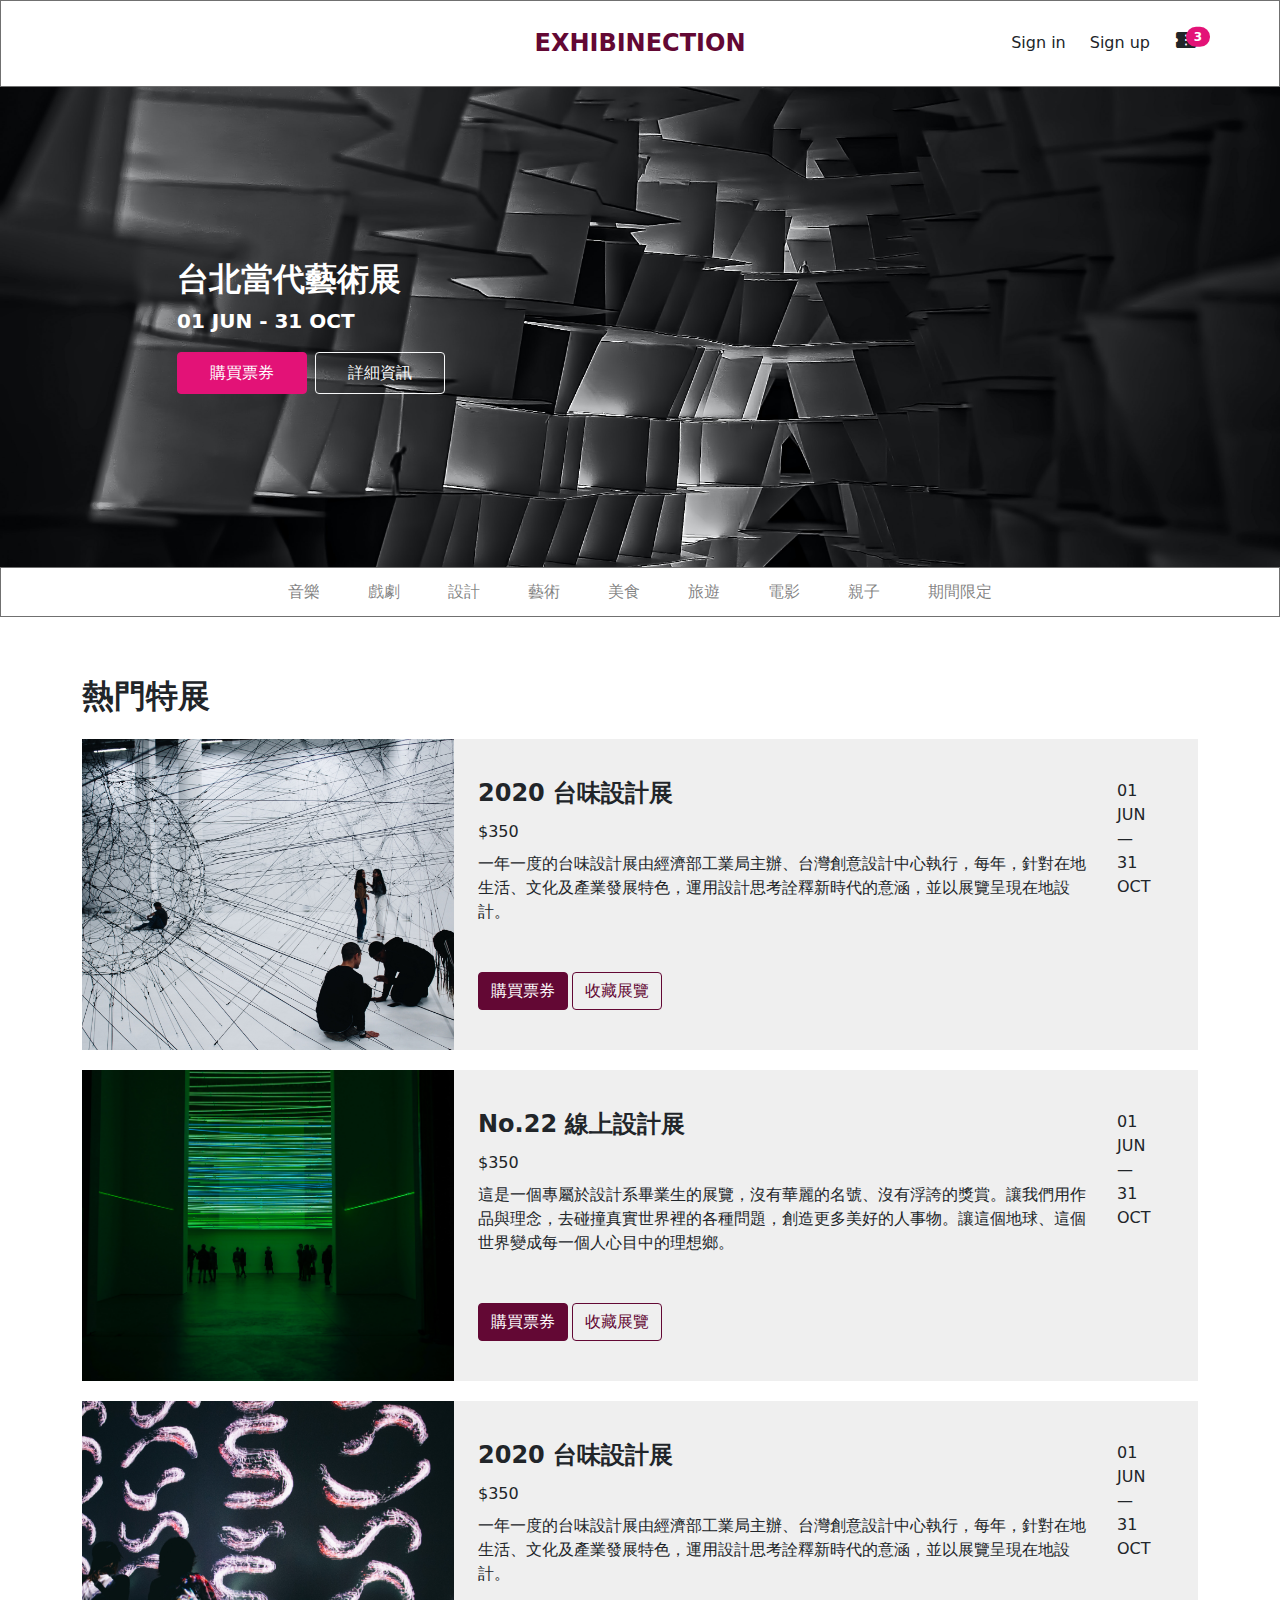
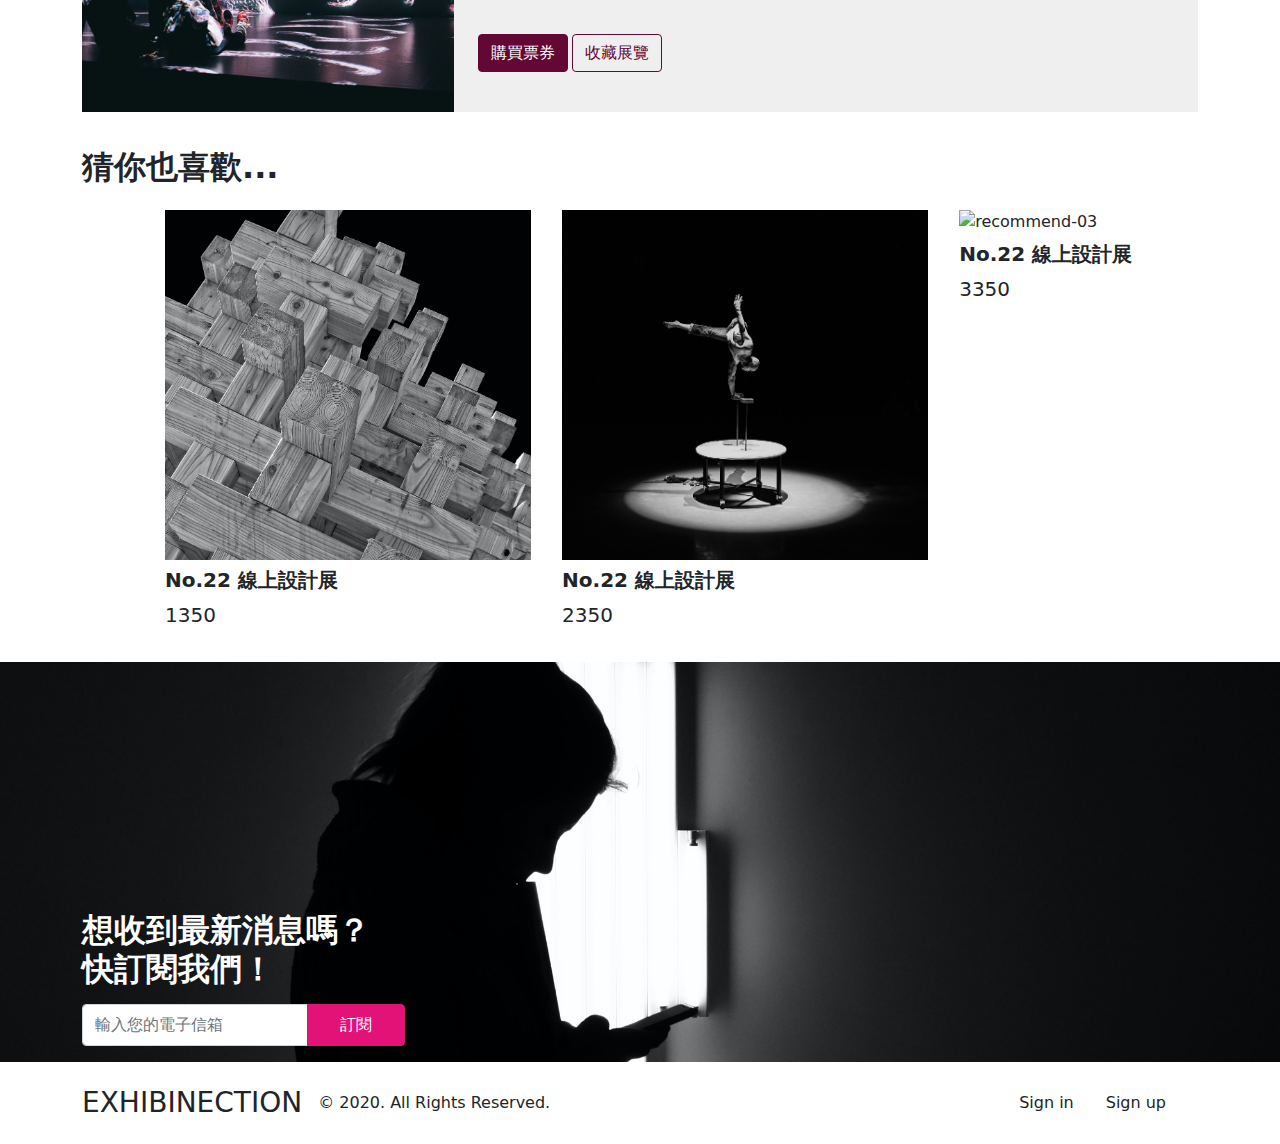
==== index.html @ 0fcbfd95 "Update 2021-08-14T10:10:46.937Z" ====
<!DOCTYPE html>
<html lang="en">

  <head>
    <meta charset="UTF-8">
    <meta name="viewport" content="width=device-width, initial-scale=1.0">
    <meta http-equiv="X-UA-Compatible" content="ie=edge">
    <title>Boostrap Index</title>
    <link href="https://fonts.googleapis.com/icon?family=Material+Icons"
      rel="stylesheet">
    <link rel="stylesheet" href="https://cdnjs.cloudflare.com/ajax/libs/font-awesome/5.13.0/css/all.min.css" />
    <link rel="stylesheet" href="./assets/style/all.css">
  </head>

  <body>
    <header class="header">
      <div class="container">
        <div class="row align-items-center">
          <div class="col-3"></div>
          <div class="col-6 text-center"><h1 class="fs-4 text-primary fw-bold title mb-0">EXHIBINECTION</h1></div>
          <div class="col-3">
            <ul class="navBar d-flex justify-content-end align-items-center list-unstyled my-0">
              <li class="navItem d-none d-md-block me-2 me-md-5"><a href="#" class="text-dark">Sign in</a></li>
              <li class="navItem d-none d-md-block me-2 me-md-5"><a href="#" class="text-dark">Sign up</a></li>
              <li class="navItem">
                <a href="#" class="text-dark position-relative">
                  <span class="material-icons">confirmation_number</span>
                  <span class="position-absolute top-0 start-100 translate-middle badge rounded-pill bg-secondary">3<span class="visually-hidden">unread messages</span></span>
                </a>
              </li>
            </ul>
          </div>
        </div>
      </div>
    </header>

    
<section class="banner">
  <div class="container h-100">
    <div class="row align-items-center h-100">
      <div class="col-md-1"></div>
      <div class="col-md-11">
        <h2 class="fs-2 md-2 fw-bold text-white">台北當代藝術展</h2>
        <p class="fs-5 md-3 fw-bold text-white">01 JUN - 31 OCT</p>
        <div class="buttonGroup d-flex">
          <a href="#" class="btn btn-secondary px-6 py-2 me-2">購買票券</a>
          <a href="#" class="btn btn-outline-light px-6 py-2">詳細資訊</a>
        </div>
      </div>
    </div>
  </div>
</section>
<div class="menu">
  <div class="container">
    <div class="overflow-auto">
      <ul class="mb-0 d-flex justify-content-md-center align-items-center list-unstyled text-nowrap">
        <li><a href="#" class="d-block px-md-3 px-1 py-2 my-1 me-3 text-black-50 menuItem">音樂</a></li>
        <li><a href="#" class="d-block px-md-3 px-1 py-2 my-1 me-3 text-black-50 menuItem">戲劇</a></li>
        <li><a href="#" class="d-block px-md-3 px-1 py-2 my-1 me-3 text-black-50 menuItem">設計</a></li>
        <li><a href="#" class="d-block px-md-3 px-1 py-2 my-1 me-3 text-black-50 menuItem">藝術</a></li>
        <li><a href="#" class="d-block px-md-3 px-1 py-2 my-1 me-3 text-black-50 menuItem">美食</a></li>
        <li><a href="#" class="d-block px-md-3 px-1 py-2 my-1 me-3 text-black-50 menuItem">旅遊</a></li>
        <li><a href="#" class="d-block px-md-3 px-1 py-2 my-1 me-3 text-black-50 menuItem">電影</a></li>
        <li><a href="#" class="d-block px-md-3 px-1 py-2 my-1 me-3 text-black-50 menuItem">親子</a></li>
        <li><a href="#" class="d-block px-md-3 px-1 py-2 my-1 text-black-50 menuItem">期間限定</a></li>
      </ul>
    </div>
  </div>
</div>
<section class="container hotExhibition pt-4 pt-md-8">
  <h2 class="fw-bold mb-2 mb-md-5">熱門特展</h2>
  <ul class="hotList list-unstyled d-flex flex-column">
    <li class="hotItem row mx-0 mb-4">
      <div class=" hotPhoto col-12 col-md-4 mb-2 mb-md-0">
        <img src="./assets/images/alina-grubnyak-R84Oy89aNKs-unsplash.jpg" alt="">
      </div>
      <div class="col-12 col-md-7 hotContentPadding ps-md-5">
        <div class="d-flex justify-content-between mb-1">
          <h4 class="fw-bold">2020 台味設計展</h4>
          <span></span>
          <span class="d-block d-md-none">01 JUN — 31 OCT</span>
        </div>
        <p class="mb-2">$350</p>
        <p class="m-0 pb-4 pb-md-7 hotContent">一年一度的台味設計展由經濟部工業局主辦、台灣創意設計中心執行，每年，針對在地生活、文化及產業發展特色，運用設計思考詮釋新時代的意涵，並以展覽呈現在地設計。</p>
        <div class="btnGroup d-flex">
          <a href="#" class="btn btn-primary me-1">購買票券</a>
          <a href="#" class="btn btn-outline-primary me-1">收藏展覽</a>
        </div>
      </div>
      <div class="d-none d-md-block col-md-1 hotContentPadding">
        <span>01<br>JUN<br>—<br>31<br>OCT</span>
      </div>
    </li>
    <li class="hotItem row mx-0 mb-4">
      <div class=" hotPhoto col-12 col-md-4 mb-2 mb-md-0">
        <img src="./assets/images/michel-catalisano--a0D9LpcKV8-unsplash.jpg" alt="">
      </div>
      <div class="col-12 col-md-7 hotContentPadding ps-md-5">
        <div class="d-flex justify-content-between mb-1">
          <h4 class="fw-bold">No.22 線上設計展</h4>
          <span></span>
          <span class="d-block d-md-none">01 JUN — 31 OCT</span>
        </div>
        <p class="mb-2">$350</p>
        <p class="m-0 pb-4 pb-md-7 hotContent">這是一個專屬於設計系畢業生的展覽，沒有華麗的名號、沒有浮誇的獎賞。讓我們用作品與理念，去碰撞真實世界裡的各種問題，創造更多美好的人事物。讓這個地球、這個世界變成每一個人心目中的理想鄉。</p>
        <div class="btnGroup d-flex">
          <a href="#" class="btn btn-primary me-1">購買票券</a>
          <a href="#" class="btn btn-outline-primary me-1">收藏展覽</a>
        </div>
      </div>
      <div class="d-none d-md-block col-md-1 hotContentPadding">
        <span>01<br>JUN<br>—<br>31<br>OCT</span>
      </div>
    </li>
    <li class="hotItem row mx-0 mb-4">
      <div class=" hotPhoto col-12 col-md-4 mb-2 mb-md-0">
        <img src="./assets/images/moralis-tsai-8xsktFRw28I-unsplash.jpg" alt="">
      </div>
      <div class="col-12 col-md-7 hotContentPadding ps-md-5">
        <div class="d-flex justify-content-between mb-1">
          <h4 class="fw-bold">2020 台味設計展</h4>
          <span></span>
          <span class="d-block d-md-none">01 JUN — 31 OCT</span>
        </div>
        <p class="mb-2">$350</p>
        <p class="m-0 pb-4 pb-md-7 hotContent">一年一度的台味設計展由經濟部工業局主辦、台灣創意設計中心執行，每年，針對在地生活、文化及產業發展特色，運用設計思考詮釋新時代的意涵，並以展覽呈現在地設計。</p>
        <div class="btnGroup d-flex">
          <a href="#" class="btn btn-primary me-1">購買票券</a>
          <a href="#" class="btn btn-outline-primary me-1">收藏展覽</a>
        </div>
      </div>
      <div class="d-none d-md-block col-md-1 hotContentPadding">
        <span>01<br>JUN<br>—<br>31<br>OCT</span>
      </div>
    </li>
  </ul>
</section>

    <footer>
      <section class="recommend container">
        <h2 class="fw-bold mb-5">猜你也喜歡...</h2>
        <div class="row">
          <div class="col-md-1"></div>
          <div class="col-12 col-md-11 px-md-0">
            <ul class="d-flex flex-column flex-md-row justify-content-between list-unstyled">
              <li class="recommendItem">
                <img src="./assets/images/ricardo-gomez-angel-WxpnuLzqZN4-unsplash.jpg" alt="recommend-01" class="recommendPhoto mb-2">
                <h5 class="fw-bold mb-1 mb-md-2">No.22 線上設計展</h5>
                <p class="fs-5">1350</p>
              </li>
              <li class="recommendItem">
                <img src="./assets/images/petri-heiskanen-bR9gFJqAnzA-unsplash.jpg" alt="recommend-02" class="recommendPhoto mb-2">
                <h5 class="fw-bold mb-1 mb-md-2">No.22 線上設計展</h5>
                <p class="fs-5">2350</p>
              </li>
              <li class="recommendItem">
                <img src="./assets/images/museums-victoria-kiDwVL_5ZBY-unsplash (1).jpg" alt="recommend-03" class="recommendPhoto mb-2">
                <h5 class="fw-bold mb-1 mb-md-2">No.22 線上設計展</h5>
                <p class="fs-5">3350</p>
              </li>
            </ul>
          </div>
        </div>
      </section>
      <section class="subscribe">
        <div class="container h-100">
          <div class="h-100 d-flex align-items-end">
            <div class="subscribeContent">
              <h2 class="text-white fw-bold mb-3">想收到最新消息嗎？<br>快訂閱我們！</h2>
              <div class="input-group mb-3">
                <input type="email" class="form-control" placeholder="輸入您的電子信箱" aria-label="email" aria-describedby="subscribe-btn">
                <button class="btn btn-secondary px-6 py-2" type="button" id="subscribe-btn">訂閱</button>
              </div>
            </div>
          </div>
        </div>
      </section>
      <section class="footer py-3 py-md-5">
        <div class="container d-flex justify-content-between">
          <div class="d-flex flex-column flex-md-row  align-items-center">
            <h3 class="m-0 ms-0 me-3">EXHIBINECTION</h3>
            <p class="m-0">© 2020. All Rights Reserved.</p>
          </div>
          <ul class="d-none d-md-flex justify-content-end align-items-center list-unstyled my-0">
            <li class="navItem me-6"><a href="#" class="text-dark">Sign in</a></li>
            <li class="navItem me-6"><a href="#" class="text-dark">Sign up</a></li>
          </ul>
        </div>
      </section>
    </footer>

    <script src="./assets/js/vendors.js"></script>
    <script src="./assets/js/all.js"></script>
  </body>

</html>
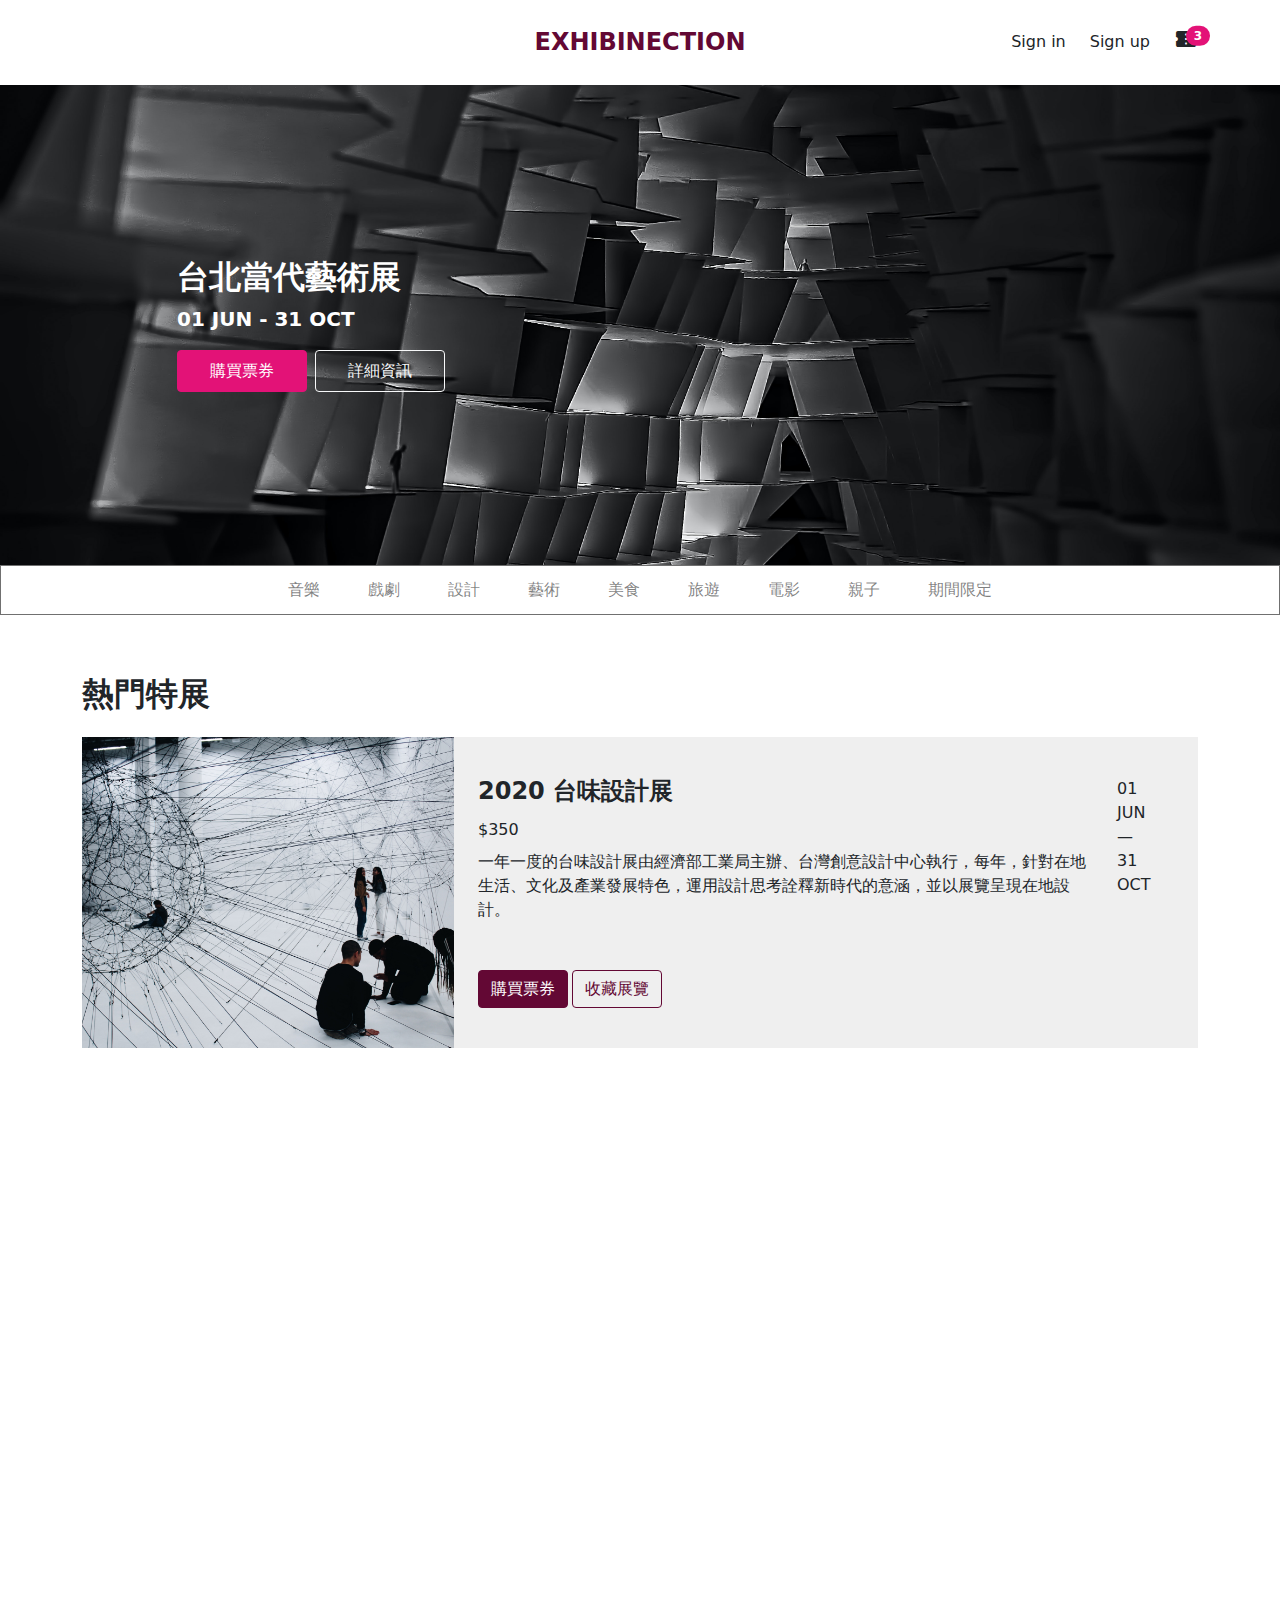
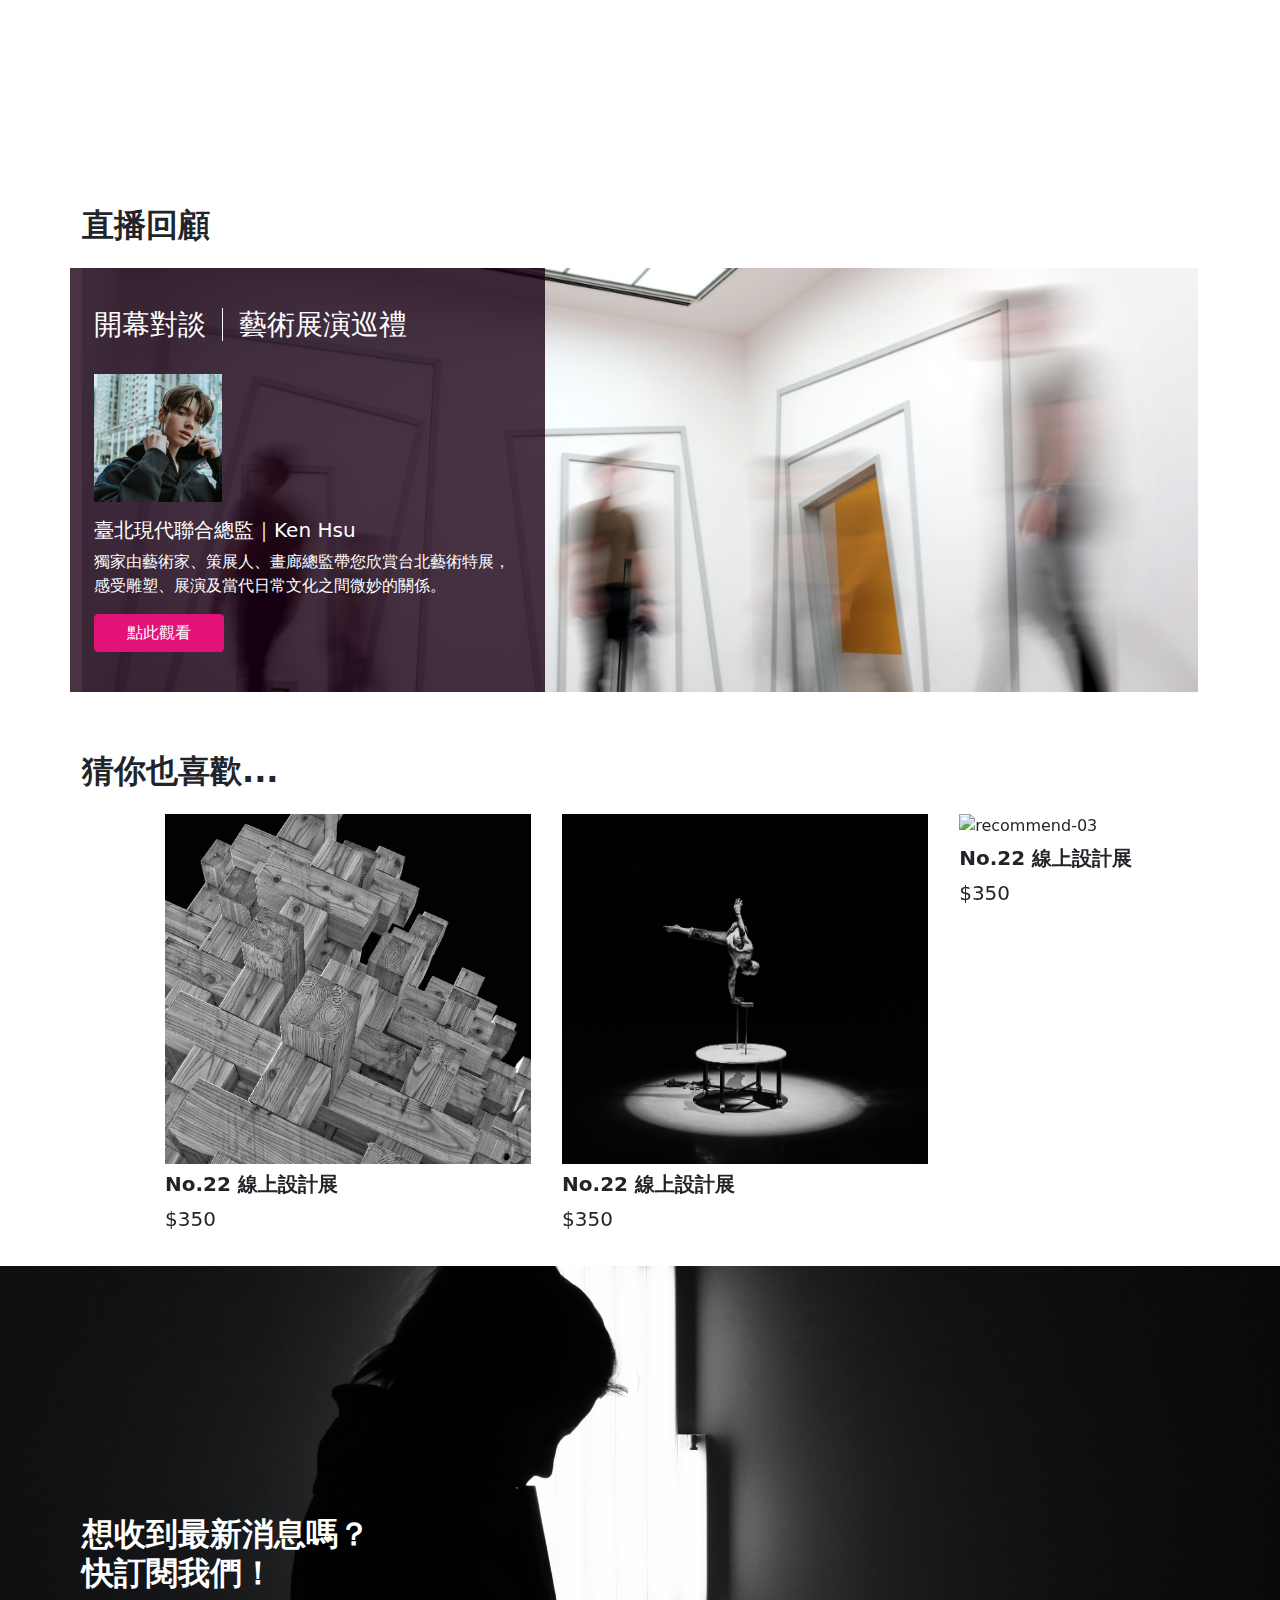
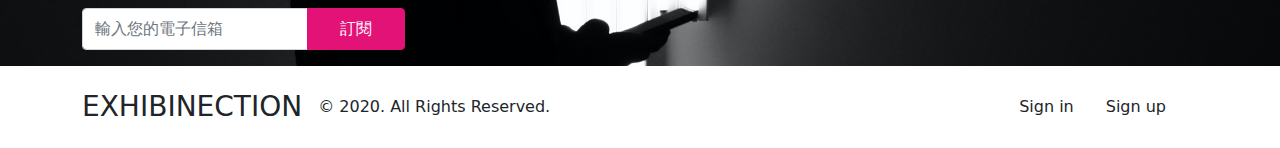
==== commit b6bda4ec: "Update 2021-08-20T09:35:21.538Z" ====
--- a/index.html
+++ b/index.html
@@ -17,13 +17,17 @@
       <div class="container">
         <div class="row align-items-center">
           <div class="col-3"></div>
-          <div class="col-6 text-center"><h1 class="fs-4 text-primary fw-bold title mb-0">EXHIBINECTION</h1></div>
+          <div class="col-6 text-center"><a href="index.html"><h1 class="fs-4 text-primary fw-bold title mb-0">EXHIBINECTION</h1></a></div>
           <div class="col-3">
             <ul class="navBar d-flex justify-content-end align-items-center list-unstyled my-0">
               <li class="navItem d-none d-md-block me-2 me-md-5"><a href="#" class="text-dark">Sign in</a></li>
               <li class="navItem d-none d-md-block me-2 me-md-5"><a href="#" class="text-dark">Sign up</a></li>
               <li class="navItem">
-                <a href="#" class="text-dark position-relative">
+                <a class="text-dark position-relative"
+                data-bs-toggle="offcanvas"
+                href="#offcanvasExample"
+                role="button" 
+                aria-controls="offcanvasExample">
                   <span class="material-icons">confirmation_number</span>
                   <span class="position-absolute top-0 start-100 translate-middle badge rounded-pill bg-secondary">3<span class="visually-hidden">unread messages</span></span>
                 </a>
@@ -56,7 +60,7 @@
       <ul class="mb-0 d-flex justify-content-md-center align-items-center list-unstyled text-nowrap">
         <li><a href="#" class="d-block px-md-3 px-1 py-2 my-1 me-3 text-black-50 menuItem">音樂</a></li>
         <li><a href="#" class="d-block px-md-3 px-1 py-2 my-1 me-3 text-black-50 menuItem">戲劇</a></li>
-        <li><a href="#" class="d-block px-md-3 px-1 py-2 my-1 me-3 text-black-50 menuItem">設計</a></li>
+        <li><a href="product.html" class="d-block px-md-3 px-1 py-2 my-1 me-3 text-black-50 menuItem">設計</a></li>
         <li><a href="#" class="d-block px-md-3 px-1 py-2 my-1 me-3 text-black-50 menuItem">藝術</a></li>
         <li><a href="#" class="d-block px-md-3 px-1 py-2 my-1 me-3 text-black-50 menuItem">美食</a></li>
         <li><a href="#" class="d-block px-md-3 px-1 py-2 my-1 me-3 text-black-50 menuItem">旅遊</a></li>
@@ -67,12 +71,15 @@
     </div>
   </div>
 </div>
-<section class="container hotExhibition pt-4 pt-md-8">
+<!-- 熱門特展 -->
+<section class="container hotExhibition py-4 py-md-8">
   <h2 class="fw-bold mb-2 mb-md-5">熱門特展</h2>
   <ul class="hotList list-unstyled d-flex flex-column">
-    <li class="hotItem row mx-0 mb-4">
+    <li data-aos="fade-right" class="hotItem row mx-0 mb-4">
       <div class=" hotPhoto col-12 col-md-4 mb-2 mb-md-0">
-        <img src="./assets/images/alina-grubnyak-R84Oy89aNKs-unsplash.jpg" alt="">
+        <a href="product.html">
+          <img src="./assets/images/alina-grubnyak-R84Oy89aNKs-unsplash.jpg" alt="">
+        </a>
       </div>
       <div class="col-12 col-md-7 hotContentPadding ps-md-5">
         <div class="d-flex justify-content-between mb-1">
@@ -91,7 +98,7 @@
         <span>01<br>JUN<br>—<br>31<br>OCT</span>
       </div>
     </li>
-    <li class="hotItem row mx-0 mb-4">
+    <li data-aos="fade-right" class="hotItem row mx-0 mb-4">
       <div class=" hotPhoto col-12 col-md-4 mb-2 mb-md-0">
         <img src="./assets/images/michel-catalisano--a0D9LpcKV8-unsplash.jpg" alt="">
       </div>
@@ -112,7 +119,7 @@
         <span>01<br>JUN<br>—<br>31<br>OCT</span>
       </div>
     </li>
-    <li class="hotItem row mx-0 mb-4">
+    <li data-aos="fade-right" class="hotItem row mx-0 mb-4">
       <div class=" hotPhoto col-12 col-md-4 mb-2 mb-md-0">
         <img src="./assets/images/moralis-tsai-8xsktFRw28I-unsplash.jpg" alt="">
       </div>
@@ -135,33 +142,80 @@
     </li>
   </ul>
 </section>
+<!-- 直播回顧 -->
+<section class="container mb-4 mb-md-8">
+  <h2 class="fw-bold mb-2 mb-md-5">直播回顧</h2>
+  <div class="liveReview">
+    <div class="row">
+      <div class="col-12 col-md-5 text-white reviewContent">
+        <h3 class="mb-6"><span class="pe-3 border-end border-white">開幕對談</span><span class="ms-3">藝術展演巡禮</span></h3>
+        <div class="reviewPhoto mb-3"><img src="./assets/images/people.png" alt=""></div>
+        <h5 class="mb-2">臺北現代聯合總監｜Ken Hsu</h5>
+        <p class="mb-3">獨家由藝術家、策展人、畫廊總監帶您欣賞台北藝術特展，感受雕塑、展演及當代日常文化之間微妙的關係。</p>
+        <a href="#" class="btn btn-secondary px-6">點此觀看</a>
+      </div>
+      <div class="d-none d-md-block col-md-7"></div>
+    </div>
+  </div>
+</section>
 
     <footer>
+      <!-- recommend carousel -->
       <section class="recommend container">
         <h2 class="fw-bold mb-5">猜你也喜歡...</h2>
         <div class="row">
           <div class="col-md-1"></div>
           <div class="col-12 col-md-11 px-md-0">
-            <ul class="d-flex flex-column flex-md-row justify-content-between list-unstyled">
-              <li class="recommendItem">
-                <img src="./assets/images/ricardo-gomez-angel-WxpnuLzqZN4-unsplash.jpg" alt="recommend-01" class="recommendPhoto mb-2">
-                <h5 class="fw-bold mb-1 mb-md-2">No.22 線上設計展</h5>
-                <p class="fs-5">1350</p>
-              </li>
-              <li class="recommendItem">
-                <img src="./assets/images/petri-heiskanen-bR9gFJqAnzA-unsplash.jpg" alt="recommend-02" class="recommendPhoto mb-2">
-                <h5 class="fw-bold mb-1 mb-md-2">No.22 線上設計展</h5>
-                <p class="fs-5">2350</p>
-              </li>
-              <li class="recommendItem">
-                <img src="./assets/images/museums-victoria-kiDwVL_5ZBY-unsplash (1).jpg" alt="recommend-03" class="recommendPhoto mb-2">
-                <h5 class="fw-bold mb-1 mb-md-2">No.22 線上設計展</h5>
-                <p class="fs-5">3350</p>
-              </li>
-            </ul>
+            <!-- carousel slide -->
+            <div id="recommendCarousel"  class="carousel slide" data-bs-ride="carousel">
+              <!-- carousel inner -->
+              <div class="carousel-inner">
+                <!-- carousel-item 1 -->
+                <div class="carousel-item active">
+                  <ul class="d-flex flex-column flex-md-row justify-content-between list-unstyled">
+                    <li class="recommendItem">
+                      <img src="./assets/images/ricardo-gomez-angel-WxpnuLzqZN4-unsplash.jpg" alt="recommend-01" class="recommendPhoto mb-2">
+                      <h5 class="fw-bold mb-1 mb-md-2">No.22 線上設計展</h5>
+                      <p class="fs-5">$350</p>
+                    </li>
+                    <li class="recommendItem">
+                      <img src="./assets/images/petri-heiskanen-bR9gFJqAnzA-unsplash.jpg" alt="recommend-02" class="recommendPhoto mb-2">
+                      <h5 class="fw-bold mb-1 mb-md-2">No.22 線上設計展</h5>
+                      <p class="fs-5">$350</p>
+                    </li>
+                    <li class="recommendItem">
+                      <img src="./assets/images/museums-victoria-kiDwVL_5ZBY-unsplash (1).jpg" alt="recommend-03" class="recommendPhoto mb-2">
+                      <h5 class="fw-bold mb-1 mb-md-2">No.22 線上設計展</h5>
+                      <p class="fs-5">$350</p>
+                    </li>
+                  </ul>
+                </div>
+                <!-- carousel-item 2 -->
+                <div class="carousel-item">
+                  <ul class="d-flex flex-column flex-md-row justify-content-between list-unstyled">
+                    <li class="recommendItem">
+                      <img src="./assets/images/ricardo-gomez-angel-WxpnuLzqZN4-unsplash.jpg" alt="recommend-01" class="recommendPhoto mb-2">
+                      <h5 class="fw-bold mb-1 mb-md-2">No.23 線上設計展</h5>
+                      <p class="fs-5">$350</p>
+                    </li>
+                    <li class="recommendItem">
+                      <img src="./assets/images/petri-heiskanen-bR9gFJqAnzA-unsplash.jpg" alt="recommend-02" class="recommendPhoto mb-2">
+                      <h5 class="fw-bold mb-1 mb-md-2">No.23 線上設計展</h5>
+                      <p class="fs-5">$350</p>
+                    </li>
+                    <li class="recommendItem">
+                      <img src="./assets/images/museums-victoria-kiDwVL_5ZBY-unsplash (1).jpg" alt="recommend-03" class="recommendPhoto mb-2">
+                      <h5 class="fw-bold mb-1 mb-md-2">No.23 線上設計展</h5>
+                      <p class="fs-5">$350</p>
+                    </li>
+                  </ul>
+                </div>
+              </div>
+            </div>
           </div>
         </div>
       </section>
+      <!-- subscribe -->
       <section class="subscribe">
         <div class="container h-100">
           <div class="h-100 d-flex align-items-end">
@@ -175,6 +229,7 @@
           </div>
         </div>
       </section>
+      <!-- footer -->
       <section class="footer py-3 py-md-5">
         <div class="container d-flex justify-content-between">
           <div class="d-flex flex-column flex-md-row  align-items-center">
@@ -188,7 +243,97 @@
         </div>
       </section>
     </footer>
-
+    <!-- offcanvas -->
+    <div class="offcanvas offcanvas-end offcanvasCustomer bg-dark py-4 py-md-6" data-bs-backdrop="false" data-bs-scroll="false" tabindex="-1" id="offcanvasExample" aria-labelledby="offcanvasExampleLabel">
+      <div class="d-flex justify-content-between align-items-center mb-3 ps-2 pe-3 ">
+        <h5 class="fs-2 text-white" id="offcanvasExampleLabel">Cart List</h5>
+        <button type="button" class="btn-close text-reset" data-bs-dismiss="offcanvas" aria-label="Close"></button>
+      </div>
+      <ul class="list-unstyled cardList overflow-auto mb-4 me-2 px-2 px-md-3 mx-md-3  carListScrollbar">
+        <li class="cardItem mb-2 mb-md-3">
+          <div class="card p-md-1">
+            <a href="#" class="text-dark">
+              <span class="material-icons">
+                clear
+              </span>
+            </a>
+            <div class="d-flex p-3 px-md-6 pb-md-5 justify-content-between align-items-center">
+              <img class="cardPhoto me-md-3" src="./assets/images/alina-grubnyak-R84Oy89aNKs-unsplash.jpg" alt="card-photo-1">
+              <div class="info me-md-5">
+                <h6 class="fw-bold mb-1">2020 台味設計展</h6>
+                <p class="mb-1">01 JUN — 31 OCT</p>
+                <p class="mb-3 text-dark-500">全票</p>
+                <p class="fs-5 fw-bold mb-0">NT1350</p>
+              </div>
+              <div class="ticketNumber d-flex flex-column-reverse flex-md-row justify-content-center align-items-center">
+                <a href="#" class="text-dark"><span class="material-icons">remove</span></a>
+                <span class="fs-5 mx-3">01</span>
+                <a href="#" class="text-dark"><span class="material-icons">add</span></a>
+              </div>
+            </div>
+          </div>
+        </li>
+        <li class="cardItem mb-2 mb-md-3">
+          <div class="card p-md-1">
+            <a href="#" class="text-dark">
+              <span class="material-icons">
+                clear
+              </span>
+            </a>
+            <div class="d-flex p-3 px-md-6 pb-md-5 justify-content-between align-items-center">
+              <img class="cardPhoto me-md-3" src="./assets/images/michel-catalisano--a0D9LpcKV8-unsplash.jpg" alt="card-photo-1">
+              <div class="info me-md-5">
+                <h6 class="fw-bold mb-1">2020 台味設計展</h6>
+                <p class="mb-1">01 JUN — 31 OCT</p>
+                <p class="mb-3 text-dark-500">全票</p>
+                <p class="fs-5 fw-bold mb-0">NT1350</p>
+              </div>
+              <div class="ticketNumber d-flex flex-column-reverse flex-md-row justify-content-center align-items-center">
+                <a href="#" class="text-dark"><span class="material-icons">remove</span></a>
+                <span class="fs-5 mx-3">01</span>
+                <a href="#" class="text-dark"><span class="material-icons">add</span></a>
+              </div>
+            </div>
+          </div>
+        </li>
+        <li class="cardItem mb-2 mb-md-3">
+          <div class="card p-md-1">
+            <a href="#" class="text-dark">
+              <span class="material-icons">
+                clear
+              </span>
+            </a>
+            <div class="d-flex p-3 px-md-6 pb-md-5 justify-content-between align-items-center">
+              <img class="cardPhoto me-md-3" src="./assets/images/moralis-tsai-8xsktFRw28I-unsplash.jpg" alt="card-photo-1">
+              <div class="info me-md-5">
+                <h6 class="fw-bold mb-1">2020 台味設計展</h6>
+                <p class="mb-1">01 JUN — 31 OCT</p>
+                <p class="mb-3 text-dark-500">全票</p>
+                <p class="fs-5 fw-bold mb-0">NT1350</p>
+              </div>
+              <div class="ticketNumber d-flex flex-column-reverse flex-md-row justify-content-center align-items-center">
+                <a href="#" class="text-dark"><span class="material-icons">remove</span></a>
+                <span class="fs-5 mx-3">01</span>
+                <a href="#" class="text-dark"><span class="material-icons">add</span></a>
+              </div>
+            </div>
+          </div>
+        </li>
+      </ul>
+      <div class="d-flex justify-content-between align-items-center ps-2 pe-3 ">
+        <div class="total text-white">
+          <p class="fs-5 m-0"><span class="me-5">小計</span>NT$1050</p>
+        </div>
+        <a href="#" class="btn btn-outline-primary bg-white">前往結帳</a>
+      </div>
+    </div>
+
+    <!-- AOS -->
+    <link rel="stylesheet" href="https://unpkg.com/aos@next/dist/aos.css" />
+    <script src="https://unpkg.com/aos@next/dist/aos.js"></script>
+    <script>
+    AOS.init();
+    </script>
     <script src="./assets/js/vendors.js"></script>
     <script src="./assets/js/all.js"></script>
   </body>
